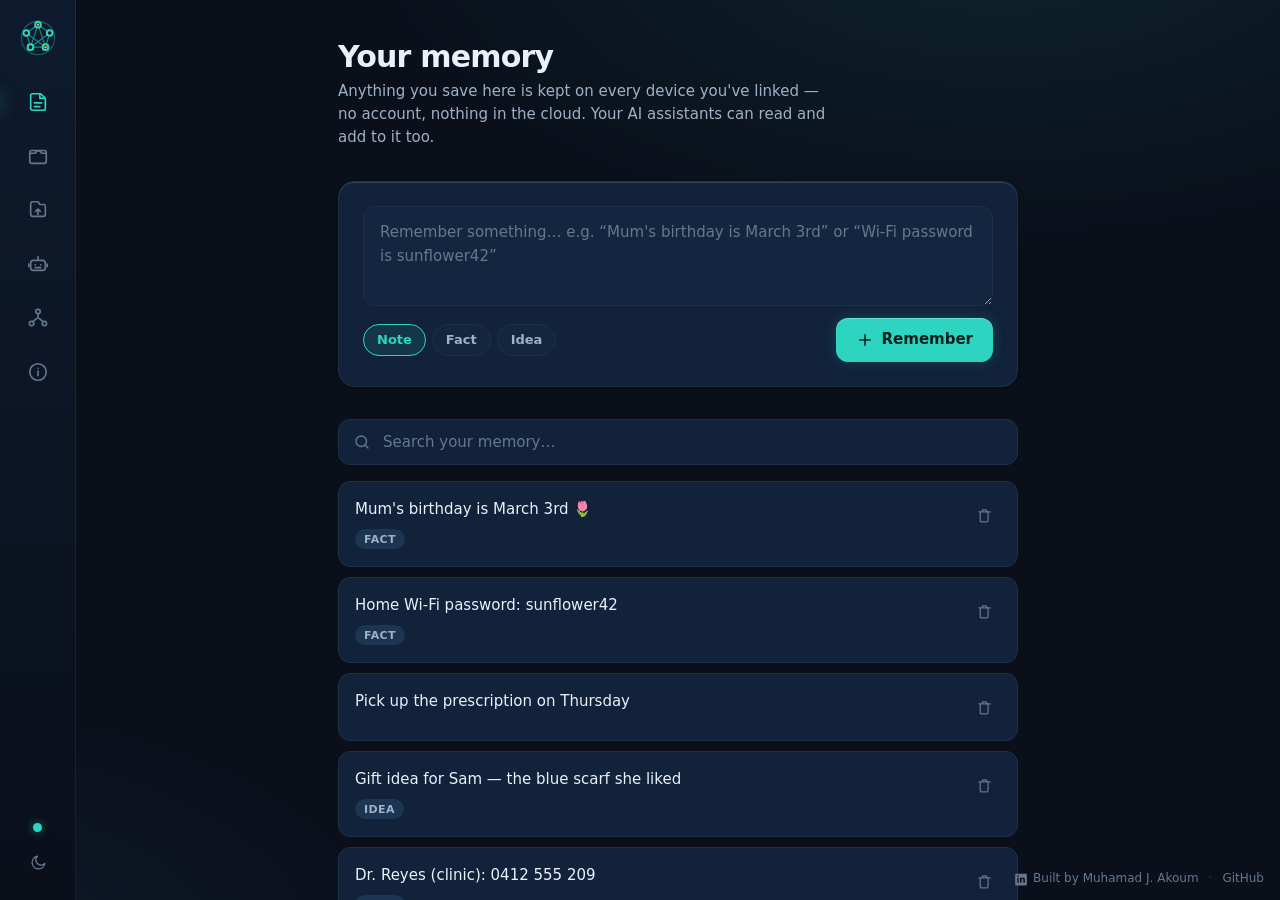
==== apps/desktop/ui/index.html @ ac0da2ce "Go-live hardening: desktop app, gated transfer, mutual pairing, unified MCP Close the go-live audit " ====
<!doctype html>
<html lang="en">
<head>
  <meta charset="utf-8" />
  <meta name="viewport" content="width=device-width, initial-scale=1, viewport-fit=cover" />
  <title>Kith</title>
  <link rel="stylesheet" href="app.css" />
</head>
<body>
  <div class="app">
    <!-- ================================ rail ================================ -->
    <nav class="rail" aria-label="Main">
      <svg class="brand-mark" viewBox="0 0 48 48" fill="none" aria-label="Kith" role="img">
        <circle cx="24" cy="24" r="20" stroke="var(--teal)" stroke-width="1.4" opacity=".35"/>
        <g stroke="var(--teal)" stroke-width="1.5" opacity=".55">
          <path d="M24 8 L38 18 L33 35 L15 35 L10 18 Z"/>
          <path d="M24 8 L33 35 M24 8 L15 35 M38 18 L15 35 M10 18 L33 35"/>
        </g>
        <g fill="var(--canvas)" stroke="var(--teal)" stroke-width="2.4">
          <circle cx="24" cy="8" r="3.4"/><circle cx="38" cy="18" r="3.4"/>
          <circle cx="33" cy="35" r="3.4"/><circle cx="15" cy="35" r="3.4"/><circle cx="10" cy="18" r="3.4"/>
        </g>
        <circle cx="24" cy="8" r="1.5" fill="var(--amber)"/>
        <circle cx="33" cy="35" r="1.5" fill="var(--amber)"/>
      </svg>

      <div class="nav">
        <span class="nav-indicator" aria-hidden="true"></span>
        <button class="nav-item is-active" data-view="notes" data-tip="Memory" aria-label="Memory">
          <svg viewBox="0 0 24 24" fill="none" stroke="currentColor" stroke-width="1.8" stroke-linecap="round" stroke-linejoin="round"><path d="M4 5a2 2 0 0 1 2-2h9l5 5v11a2 2 0 0 1-2 2H6a2 2 0 0 1-2-2Z"/><path d="M14 3v5h5M8 13h8M8 17h6"/></svg>
        </button>
        <button class="nav-item" data-view="tabs" data-tip="Tabs" aria-label="Tabs">
          <svg viewBox="0 0 24 24" fill="none" stroke="currentColor" stroke-width="1.8" stroke-linecap="round" stroke-linejoin="round"><rect x="3" y="6" width="18" height="14" rx="2"/><path d="M3 9h6l1.5-2.5h4L16 9h5"/></svg>
        </button>
        <button class="nav-item" data-view="files" data-tip="Files" aria-label="Files">
          <svg viewBox="0 0 24 24" fill="none" stroke="currentColor" stroke-width="1.8" stroke-linecap="round" stroke-linejoin="round"><path d="M4 5a2 2 0 0 1 2-2h6l2 3h4a2 2 0 0 1 2 2v9a2 2 0 0 1-2 2H6a2 2 0 0 1-2-2Z"/><path d="M12 11v6M9.5 13.5 12 11l2.5 2.5"/></svg>
        </button>
        <button class="nav-item" data-view="agents" data-tip="Agents (AI)" aria-label="Agents">
          <svg viewBox="0 0 24 24" fill="none" stroke="currentColor" stroke-width="1.8" stroke-linecap="round" stroke-linejoin="round"><rect x="4" y="8" width="16" height="11" rx="3"/><path d="M12 8V4M9 13h.01M15 13h.01M9 16h6"/><path d="M2 12v3M22 12v3"/></svg>
        </button>
        <button class="nav-item" data-view="devices" data-tip="Devices" aria-label="Devices">
          <svg viewBox="0 0 24 24" fill="none" stroke="currentColor" stroke-width="1.8" stroke-linecap="round" stroke-linejoin="round"><circle cx="12" cy="5" r="2.4"/><circle cx="5" cy="18" r="2.4"/><circle cx="19" cy="18" r="2.4"/><path d="M12 7.4v3.6M10.4 12.6 6.4 16M13.6 12.6 17.6 16M12 11h0"/><circle cx="12" cy="12" r="1.2" fill="currentColor" stroke="none"/></svg>
        </button>
        <button class="nav-item" data-view="about" data-tip="About" aria-label="About">
          <svg viewBox="0 0 24 24" fill="none" stroke="currentColor" stroke-width="1.8" stroke-linecap="round" stroke-linejoin="round"><circle cx="12" cy="12" r="9"/><path d="M12 11v5M12 8h0"/></svg>
        </button>
      </div>

      <div class="rail-foot">
        <span class="net-dot" title="Connected to your circle"></span>
        <button class="icon-btn" id="theme-toggle" aria-label="Switch theme">
          <svg viewBox="0 0 24 24" fill="none" stroke="currentColor" stroke-width="1.8" stroke-linecap="round" stroke-linejoin="round"><path d="M21 12.8A8.5 8.5 0 1 1 11.2 3a6.6 6.6 0 0 0 9.8 9.8Z"/></svg>
        </button>
      </div>
    </nav>

    <!-- ================================ main ================================ -->
    <main class="main">

      <!-- ----------------------------- Memory ----------------------------- -->
      <section class="view is-active" id="view-notes">
        <div class="view-head">
          <h1>Your memory</h1>
          <p class="sub">Anything you save here is kept on every device you've linked — no account, nothing in the cloud. Your AI assistants can read and add to it too.</p>
        </div>

        <div class="panel composer">
          <textarea id="note-input" placeholder="Remember something… e.g. “Mum's birthday is March 3rd” or “Wi-Fi password is sunflower42”" rows="3"></textarea>
          <div class="composer-row">
            <div class="chips" id="note-kinds" role="group" aria-label="Type">
              <button class="chip on" data-kind="note">Note</button>
              <button class="chip" data-kind="fact">Fact</button>
              <button class="chip" data-kind="idea">Idea</button>
            </div>
            <button class="btn" id="note-add">
              <svg viewBox="0 0 24 24" fill="none" stroke="currentColor" stroke-width="2" stroke-linecap="round"><path d="M12 5v14M5 12h14"/></svg>
              Remember
            </button>
          </div>
        </div>

        <div class="searchbar">
          <svg viewBox="0 0 24 24" fill="none" stroke="currentColor" stroke-width="1.8" stroke-linecap="round"><circle cx="11" cy="11" r="7"/><path d="m20 20-3.2-3.2"/></svg>
          <input id="note-search" type="search" placeholder="Search your memory…" autocomplete="off" />
        </div>

        <div class="notes" id="notes-list"></div>
        <div class="empty hidden" id="notes-empty">
          <svg viewBox="0 0 24 24" fill="none" stroke="currentColor" stroke-width="1.4" stroke-linecap="round" stroke-linejoin="round"><path d="M4 5a2 2 0 0 1 2-2h9l5 5v11a2 2 0 0 1-2 2H6a2 2 0 0 1-2-2Z"/><path d="M14 3v5h5"/></svg>
          <h3>Nothing remembered yet</h3>
          <p>Add your first note above. It'll appear here and on every device you link.</p>
        </div>
      </section>

      <!-- ------------------------------ Tabs ------------------------------ -->
      <section class="view" id="view-tabs">
        <div class="view-head">
          <h1>Your tabs</h1>
          <p class="sub">Save links and pages you want on hand everywhere. They sync to every device you've linked — and your AI can save and read them too.</p>
        </div>

        <div class="panel composer">
          <input class="input" id="tab-url" type="text" placeholder="Paste a link… e.g. https://example.com" autocomplete="off" spellcheck="false" />
          <div class="composer-row">
            <input class="input" id="tab-title" type="text" placeholder="Title (optional)" autocomplete="off" style="flex:1; min-width:0; height:40px" />
            <button class="btn" id="tab-add">
              <svg viewBox="0 0 24 24" fill="none" stroke="currentColor" stroke-width="2" stroke-linecap="round"><path d="M12 5v14M5 12h14"/></svg>
              Save tab
            </button>
          </div>
        </div>

        <div class="notes" id="tabs-list" style="margin-top:var(--sp-5)"></div>
        <div class="empty hidden" id="tabs-empty">
          <svg viewBox="0 0 24 24" fill="none" stroke="currentColor" stroke-width="1.4" stroke-linecap="round" stroke-linejoin="round"><rect x="3" y="6" width="18" height="14" rx="2"/><path d="M3 9h6l1.5-2.5h4L16 9h5"/></svg>
          <h3>No saved tabs yet</h3>
          <p>Paste a link above to keep it within reach on all your devices.</p>
        </div>
      </section>

      <!-- ------------------------------ Files ----------------------------- -->
      <section class="view" id="view-files">
        <div class="view-head">
          <h1>Your files</h1>
          <p class="sub">Send files straight to your own devices — end-to-end encrypted, no size limits, no cloud. Keep this window open until the other device has downloaded.</p>
        </div>

        <div class="dev-cta" style="grid-template-columns:1fr; margin-top:0; margin-bottom:var(--sp-5)">
          <button class="cta-card" id="file-share" style="flex-direction:row; align-items:center; gap:14px">
            <span class="ic"><svg viewBox="0 0 24 24" fill="none" stroke="currentColor" stroke-width="1.8" stroke-linecap="round" stroke-linejoin="round"><path d="M12 16V4M8 8l4-4 4 4"/><path d="M4 16v2a2 2 0 0 0 2 2h12a2 2 0 0 0 2-2v-2"/></svg></span>
            <span style="text-align:left"><span class="t" style="display:block">Share a file</span><span class="d">Pick a file to offer to your linked devices.</span></span>
          </button>
        </div>

        <div class="notes" id="files-list"></div>
        <div class="empty hidden" id="files-empty">
          <svg viewBox="0 0 24 24" fill="none" stroke="currentColor" stroke-width="1.4" stroke-linecap="round" stroke-linejoin="round"><path d="M4 5a2 2 0 0 1 2-2h6l2 3h4a2 2 0 0 1 2 2v9a2 2 0 0 1-2 2H6a2 2 0 0 1-2-2Z"/></svg>
          <h3>No files yet</h3>
          <p>Share a file above, or link another device to see the files it offers.</p>
        </div>
      </section>

      <!-- ----------------------------- Agents ----------------------------- -->
      <section class="view" id="view-agents">
        <div class="view-head">
          <h1>Agents <span style="color:var(--muted); font-weight:500">· connect your AI</span></h1>
          <p class="sub">Let an AI assistant read and add to your Kith memory — over MCP (Model Context Protocol), running locally on this machine. It uses the <strong>same memory</strong> you see here, with no server in the middle.</p>
        </div>

        <div class="panel">
          <p class="section-label" style="margin-top:0">1 · Add Kith to your AI app</p>
          <p style="color:var(--muted); font-size:14px; margin:0 0 var(--sp-4)">Paste this into your MCP client's config — e.g. Claude Desktop's <span class="mono">claude_desktop_config.json</span>, or Cursor's MCP settings — then restart it.</p>
          <div class="code-card">
            <p class="code-label">MCP server config</p>
            <pre class="code" id="agent-config" style="white-space:pre; overflow-x:auto">…</pre>
          </div>
          <div class="sheet-actions" style="justify-content:flex-start; margin-top:var(--sp-4)">
            <button class="btn" id="agent-copy">Copy config</button>
            <button class="btn-ghost hidden" id="agent-reveal">Show the server file</button>
          </div>
          <p class="form-error" id="agent-binary-warn"></p>
        </div>

        <p class="section-label">2 · What your AI can do</p>
        <div class="notes" id="agent-tools"></div>

        <div class="secnote" style="margin-top:var(--sp-5)">
          <svg viewBox="0 0 24 24" fill="none" stroke="currentColor" stroke-width="1.8" stroke-linecap="round" stroke-linejoin="round"><path d="M12 3 5 6v6c0 4 3 6.5 7 9 4-2.5 7-5 7-9V6Z"/><path d="m9 12 2 2 4-4"/></svg>
          <span>This runs entirely on your computer. Your AI talks to a local Kith process — nothing is sent to a Kith server, because there isn't one.</span>
        </div>
      </section>

      <!-- ----------------------------- Devices ---------------------------- -->
      <section class="view" id="view-devices">
        <div class="view-head">
          <h1>Your devices</h1>
          <p class="sub">Link another computer running Kith — your laptop, desktop, or a family member's. Once linked, your memory stays in sync between them automatically.</p>
        </div>

        <div class="section-label">This device</div>
        <div id="me-card"></div>

        <div class="section-label">Linked devices</div>
        <div id="linked-list"></div>
        <div class="empty hidden" id="linked-empty" style="padding:32px 24px">
          <p>No other devices yet. Link one below — it takes about a minute.</p>
        </div>

        <div class="dev-cta">
          <button class="cta-card" id="open-link">
            <span class="ic"><svg viewBox="0 0 24 24" fill="none" stroke="currentColor" stroke-width="1.8" stroke-linecap="round" stroke-linejoin="round"><path d="M10 13a5 5 0 0 0 7 0l2-2a5 5 0 0 0-7-7l-1 1"/><path d="M14 11a5 5 0 0 0-7 0l-2 2a5 5 0 0 0 7 7l1-1"/></svg></span>
            <span class="t">Link a device</span>
            <span class="d">Show a code here for your other computer to enter.</span>
          </button>
          <button class="cta-card" id="open-join">
            <span class="ic"><svg viewBox="0 0 24 24" fill="none" stroke="currentColor" stroke-width="1.8" stroke-linecap="round" stroke-linejoin="round"><path d="M12 3v12"/><path d="m7 10 5 5 5-5"/><path d="M5 21h14"/></svg></span>
            <span class="t">Enter a code</span>
            <span class="d">Got a code from another computer? Paste it here to join.</span>
          </button>
        </div>

        <div class="danger-zone">
          <div>
            <div class="dz-title">Reset &amp; re-key</div>
            <div class="dz-sub">Disconnect all devices and change your security key. Removed devices can no longer sync; you'll re-link the ones you keep.</div>
          </div>
          <button class="btn-danger" id="leave-group">Reset</button>
        </div>
      </section>

      <!-- ------------------------------ About ----------------------------- -->
      <section class="view" id="view-about">
        <svg class="about-mark" viewBox="0 0 48 48" fill="none" aria-hidden="true">
          <circle cx="24" cy="24" r="20" stroke="var(--teal)" stroke-width="1.4" opacity=".35"/>
          <g stroke="var(--teal)" stroke-width="1.5" opacity=".55"><path d="M24 8 L38 18 L33 35 L15 35 L10 18 Z"/><path d="M24 8 L33 35 M24 8 L15 35 M38 18 L15 35 M10 18 L33 35"/></g>
          <g fill="var(--canvas)" stroke="var(--teal)" stroke-width="2.4"><circle cx="24" cy="8" r="3.4"/><circle cx="38" cy="18" r="3.4"/><circle cx="33" cy="35" r="3.4"/><circle cx="15" cy="35" r="3.4"/><circle cx="10" cy="18" r="3.4"/></g>
        </svg>
        <div class="view-head"><h1>Kith</h1><p class="sub">Your circle of devices, in sync.</p></div>
        <div class="about">
          <p class="lead">Kith keeps your notes and memory the same across all your own devices — directly, device to device.</p>
          <p>There's no account to create and no company server holding your data, because there isn't one. Devices link with a short code, and everything is end-to-end encrypted on the way and encrypted on disk.</p>
          <div class="secnote">
            <svg viewBox="0 0 24 24" fill="none" stroke="currentColor" stroke-width="1.8" stroke-linecap="round" stroke-linejoin="round"><path d="M12 3 5 6v6c0 4 3 6.5 7 9 4-2.5 7-5 7-9V6Z"/><path d="m9 12 2 2 4-4"/></svg>
            <span><strong>Alpha software.</strong> Built and tested locally, not yet independently reviewed. Lovely for everyday notes; hold off on anything you couldn't bear to lose just yet.</span>
          </div>
          <div class="about-links">
            <button class="btn-ghost js-ext" data-url="https://github.com/muhamadjawdatsalemalakoum/kith">
              <svg viewBox="0 0 24 24" fill="currentColor"><path d="M12 2a10 10 0 0 0-3.16 19.49c.5.09.68-.22.68-.48v-1.7c-2.78.6-3.37-1.34-3.37-1.34-.45-1.16-1.11-1.47-1.11-1.47-.91-.62.07-.6.07-.6 1 .07 1.53 1.03 1.53 1.03.89 1.53 2.34 1.09 2.91.83.09-.65.35-1.09.63-1.34-2.22-.25-4.55-1.11-4.55-4.94 0-1.09.39-1.98 1.03-2.68-.1-.25-.45-1.27.1-2.65 0 0 .84-.27 2.75 1.02a9.5 9.5 0 0 1 5 0c1.91-1.29 2.75-1.02 2.75-1.02.55 1.38.2 2.4.1 2.65.64.7 1.03 1.59 1.03 2.68 0 3.84-2.34 4.69-4.57 4.94.36.31.68.92.68 1.85v2.74c0 .27.18.58.69.48A10 10 0 0 0 12 2Z"/></svg>
              Source on GitHub
            </button>
            <button class="btn-ghost js-ext" data-url="https://www.linkedin.com/in/akoum/">
              <svg viewBox="0 0 24 24" fill="currentColor"><path d="M20.45 3H3.55C2.7 3 2 3.7 2 4.55v16.9c0 .85.7 1.55 1.55 1.55h16.9c.85 0 1.55-.7 1.55-1.55V4.55C22 3.7 21.3 3 20.45 3ZM8 18.3H5.3V9.7H8ZM6.65 8.5a1.56 1.56 0 1 1 0-3.12 1.56 1.56 0 0 1 0 3.12ZM18.7 18.3H16V14c0-1-.02-2.3-1.4-2.3-1.4 0-1.62 1.1-1.62 2.23v4.37H10.3V9.7h2.59v1.18h.04c.36-.68 1.24-1.4 2.55-1.4 2.73 0 3.23 1.8 3.23 4.13Z"/></svg>
              Built by Muhamad J. Akoum
            </button>
          </div>
          <p class="section-label" style="margin-top:var(--sp-6)">Settings</p>
          <div class="setting">
            <div class="set-row">
              <div class="set-label">Save downloads to</div>
              <div class="set-val" id="set-download" title="">—</div>
            </div>
            <button class="btn-ghost sm" id="set-download-change">Change…</button>
          </div>
          <div class="setting">
            <div class="set-row">
              <div class="set-label">Data &amp; keys are stored in</div>
              <div class="set-val" id="set-datadir" title="">—</div>
            </div>
            <button class="btn-ghost sm" id="set-datadir-open">Open</button>
          </div>

          <div class="about-foot">
            <div class="kv"><span class="k">Version</span><span class="v" id="app-version">—</span></div>
            <div class="kv" style="margin-top:6px"><span class="k">This device</span><span class="v" id="about-id">—</span></div>
          </div>
        </div>
      </section>
    </main>
  </div>

  <!-- =============================== modals =============================== -->
  <!-- Link (host) -->
  <div class="scrim hidden" id="link-modal">
    <div class="sheet" role="dialog" aria-modal="true" aria-labelledby="link-title">
      <h2 id="link-title">Link a device</h2>
      <p class="sub">On your other computer, open Kith → Devices → <strong>Enter a code</strong>, then paste the code below. Keep this window open until it connects.</p>
      <div class="code-card">
        <p class="code-label">Your one-time code</p>
        <div class="code" id="link-code">…</div>
      </div>
      <div class="waiting"><span class="spinner"></span> Waiting for the other computer to connect…</div>
      <div class="sheet-actions">
        <button class="btn-ghost" id="link-copy">Copy code</button>
        <button class="btn-quiet" id="link-cancel">Done</button>
      </div>
    </div>
  </div>

  <!-- Join (this device joins another) -->
  <div class="scrim hidden" id="join-modal">
    <div class="sheet" role="dialog" aria-modal="true" aria-labelledby="join-title">
      <h2 id="join-title">Enter a code</h2>
      <p class="sub">Paste the code shown on your other computer. This links them so your memory syncs between them.</p>
      <div class="field">
        <label class="field-label" for="join-code">Code from the other computer</label>
        <textarea class="input" id="join-code" rows="2" placeholder="Paste the whole code here" autocomplete="off" spellcheck="false"></textarea>
      </div>
      <div class="field">
        <label class="field-label" for="join-name">Name this device (optional)</label>
        <input class="input" id="join-name" type="text" placeholder="e.g. My laptop" autocomplete="off" />
      </div>
      <div class="form-error" id="join-error"></div>
      <div class="form-ok hidden" id="join-ok"></div>
      <div class="sheet-actions">
        <button class="btn-quiet" id="join-cancel">Cancel</button>
        <button class="btn" id="join-go"><span class="js-label">Link devices</span></button>
      </div>
    </div>
  </div>

  <!-- First-run welcome -->
  <div class="scrim hidden" id="welcome-modal">
    <div class="sheet" role="dialog" aria-modal="true" aria-labelledby="welcome-title" style="text-align:center">
      <svg viewBox="0 0 48 48" fill="none" aria-hidden="true" style="width:64px;height:64px;margin:0 auto 6px;display:block">
        <circle cx="24" cy="24" r="20" stroke="var(--teal)" stroke-width="1.4" opacity=".35"/>
        <g stroke="var(--teal)" stroke-width="1.5" opacity=".55"><path d="M24 8 L38 18 L33 35 L15 35 L10 18 Z"/><path d="M24 8 L33 35 M24 8 L15 35 M38 18 L15 35 M10 18 L33 35"/></g>
        <g fill="var(--canvas)" stroke="var(--teal)" stroke-width="2.4"><circle cx="24" cy="8" r="3.4"/><circle cx="38" cy="18" r="3.4"/><circle cx="33" cy="35" r="3.4"/><circle cx="15" cy="35" r="3.4"/><circle cx="10" cy="18" r="3.4"/></g>
      </svg>
      <h2 id="welcome-title">Welcome to Kith</h2>
      <p class="sub" style="margin-inline:auto">Your notes, tabs, and files — the same on every device you own. No account, no cloud. The magic starts when you link a second device: it takes about a minute with a short code.</p>
      <div class="sheet-actions" style="justify-content:center">
        <button class="btn-quiet" id="welcome-skip">Maybe later</button>
        <button class="btn" id="welcome-link">Link a device</button>
      </div>
    </div>
  </div>

  <div class="toasts" id="toasts" aria-live="polite"></div>

  <!-- persistent credit -->
  <div class="credit">
    <a class="js-ext" data-url="https://www.linkedin.com/in/akoum/" href="#" title="Muhamad J. Akoum on LinkedIn">
      <svg viewBox="0 0 24 24" fill="currentColor"><path d="M20.45 3H3.55C2.7 3 2 3.7 2 4.55v16.9c0 .85.7 1.55 1.55 1.55h16.9c.85 0 1.55-.7 1.55-1.55V4.55C22 3.7 21.3 3 20.45 3ZM8 18.3H5.3V9.7H8ZM6.65 8.5a1.56 1.56 0 1 1 0-3.12 1.56 1.56 0 0 1 0 3.12ZM18.7 18.3H16V14c0-1-.02-2.3-1.4-2.3-1.4 0-1.62 1.1-1.62 2.23v4.37H10.3V9.7h2.59v1.18h.04c.36-.68 1.24-1.4 2.55-1.4 2.73 0 3.23 1.8 3.23 4.13Z"/></svg>
      Built by Muhamad J. Akoum
    </a>
    <span class="dot">·</span>
    <a class="js-ext" data-url="https://github.com/muhamadjawdatsalemalakoum/kith" href="#" title="Kith on GitHub">GitHub</a>
  </div>

  <script src="app.js"></script>
</body>
</html>
---- apps/desktop/ui/app.css ----
/* ============================================================================
   Kith — desktop UI. Dark-first, calm, modern. Slate/indigo base + teal accent.
   Tokens → base → shell → components → motion.
   ============================================================================ */

:root {
  color-scheme: dark;
  /* brand */
  --teal:#2DD4BF; --teal-press:#14B8A6; --teal-dim:#1f9e90; --teal-ink:#04211d;
  --teal-glow:rgba(45,212,191,.55); --teal-glow-soft:rgba(45,212,191,.14);
  --amber:#F5A623; --amber-soft:rgba(245,166,35,.16);
  /* surfaces (indigo/slate ladder) */
  --canvas:#0A0F1A; --base:#0E1B2E; --surface:#11223A; --surface-2:#16294480; --surface-3:#1C3552;
  --scrim:rgba(5,9,16,.66);
  /* hairlines */
  --line:#1E3047; --line-soft:rgba(232,238,246,.07); --line-strong:rgba(232,238,246,.16);
  /* text */
  --text:#EAF1FA; --muted:#9FB1C6; --faint:#65788F; --on-teal:#04211d;
  /* semantic */
  --success:#34D399; --error:#F2785C; --warning:#F5A623; --info:#5AA0FF;
  /* elevation */
  --elev-1:inset 0 1px 0 0 var(--line-strong), 0 1px 2px rgba(0,0,0,.4);
  --elev-2:inset 0 1px 0 0 var(--line-strong), 0 10px 30px rgba(0,0,0,.45);
  --elev-pop:inset 0 1px 0 0 var(--line-strong), 0 24px 60px rgba(0,0,0,.6);
  --focus:0 0 0 3px var(--teal-glow-soft);
  --glow-live:0 0 16px var(--teal-glow), 0 0 2px var(--teal-glow);
  /* type */
  --font:"Inter",-apple-system,"Segoe UI Variable","Segoe UI",Roboto,system-ui,sans-serif;
  --display:"Space Grotesk","Inter",system-ui,sans-serif;
  --mono:"JetBrains Mono",ui-monospace,"Cascadia Code","SF Mono",Consolas,monospace;
  /* spacing / radii */
  --sp-1:4px; --sp-2:8px; --sp-3:12px; --sp-4:16px; --sp-5:24px; --sp-6:32px; --sp-7:48px;
  --r-1:8px; --r-2:12px; --r-3:16px; --r-4:22px; --r-full:999px;
  /* motion */
  --d-0:90ms; --d-1:150ms; --d-2:240ms; --d-3:420ms;
  --ease:cubic-bezier(.22,1,.36,1); --pop:cubic-bezier(.34,1.3,.5,1);
}

:root[data-theme="light"] {
  color-scheme: light;
  --teal:#0EA897; --teal-press:#0b8a7c; --teal-dim:#7fd6cb; --teal-ink:#ffffff;
  --teal-glow:rgba(14,168,151,.4); --teal-glow-soft:rgba(14,168,151,.16);
  --amber:#C9821E; --amber-soft:rgba(201,130,30,.16);
  --canvas:#F4F7FB; --base:#FFFFFF; --surface:#FFFFFF; --surface-2:#F1F5FA; --surface-3:#E7EEF6;
  --scrim:rgba(14,27,46,.32);
  --line:#DCE5EF; --line-soft:rgba(14,27,46,.06); --line-strong:rgba(14,27,46,.1);
  --text:#0E1B2E; --muted:#54657A; --faint:#8496AA; --on-teal:#ffffff;
  --elev-1:0 1px 2px rgba(14,27,46,.06), 0 0 0 1px var(--line);
  --elev-2:0 8px 26px rgba(14,27,46,.1), 0 0 0 1px var(--line);
  --elev-pop:0 24px 60px rgba(14,27,46,.16), 0 0 0 1px var(--line);
}

/* ---------------------------------- base --------------------------------- */
*{box-sizing:border-box}
html,body{height:100%;margin:0}
html{background:var(--canvas)}
body{
  font-family:var(--font); font-size:15px; line-height:1.55; color:var(--text);
  background:
    radial-gradient(1100px 540px at 78% -8%, rgba(45,212,191,.10), transparent 60%),
    radial-gradient(900px 500px at -6% 108%, rgba(91,160,255,.08), transparent 55%),
    var(--canvas);
  -webkit-font-smoothing:antialiased; text-rendering:optimizeLegibility;
  font-feature-settings:"calt" 1,"kern" 1,"liga" 1; user-select:none; overflow:hidden;
}
button{font:inherit;color:inherit;cursor:pointer;border:0;background:none}
a{color:var(--teal); text-underline-offset:2px}
:focus-visible{outline:none; box-shadow:var(--focus)}
.tabular{font-variant-numeric:tabular-nums}

/* --------------------------------- shell --------------------------------- */
.app{display:grid; grid-template-columns:76px 1fr; height:100vh; animation:appIn 460ms var(--ease)}
@keyframes appIn{from{opacity:0; transform:scale(.992)}}

/* rail nav */
.rail{
  background:linear-gradient(180deg, var(--base), var(--canvas));
  border-right:1px solid var(--line-soft); display:flex; flex-direction:column; align-items:center;
  padding:18px 0; gap:6px; position:relative;
}
.brand-mark{width:40px;height:40px;margin-bottom:14px;display:block}
.nav{display:flex; flex-direction:column; align-items:center; gap:6px; position:relative}
.nav-item{
  width:48px; height:48px; display:flex; align-items:center; justify-content:center;
  border-radius:var(--r-2); color:var(--faint); position:relative;
  transition:color var(--d-1) var(--ease), background var(--d-1) var(--ease);
}
.nav-item svg{width:22px;height:22px}
.nav-item::after{
  content:attr(data-tip); position:absolute; left:58px; top:50%; transform:translateY(-50%) translateX(-4px);
  background:var(--surface-3); color:var(--text); font-size:12px; font-weight:600; padding:6px 10px;
  border-radius:var(--r-1); white-space:nowrap; opacity:0; pointer-events:none; box-shadow:var(--elev-1);
  transition:opacity var(--d-1) var(--ease), transform var(--d-1) var(--ease); z-index:6;
}
.nav-item:hover{color:var(--text); background:rgba(255,255,255,.05)}
.nav-item:hover::after{opacity:1; transform:translateY(-50%)}
.nav-item.is-active{color:var(--teal)}
.nav-indicator{
  position:absolute; left:-18px; width:3px; height:24px; border-radius:var(--r-full);
  background:var(--teal); box-shadow:var(--glow-live);
  transition:transform var(--d-2) var(--ease); will-change:transform;
}
.rail-foot{margin-top:auto; display:flex; flex-direction:column; align-items:center; gap:12px}
.icon-btn{width:38px;height:38px;border-radius:var(--r-2);color:var(--faint);display:flex;align-items:center;justify-content:center;
  transition:background var(--d-1) var(--ease),color var(--d-1) var(--ease)}
.icon-btn:hover{background:var(--surface-3);color:var(--text)}
.icon-btn svg{width:18px;height:18px}
.net-dot{width:9px;height:9px;border-radius:var(--r-full);background:var(--teal);box-shadow:0 0 8px var(--teal-glow);
  animation:breathe 3s ease-in-out infinite}
/* No linked devices → a muted, still dot (honest: nothing is syncing). */
.net-dot.off{background:var(--faint);box-shadow:none;animation:none;opacity:.45}
@keyframes breathe{0%,100%{opacity:.5}50%{opacity:1}}

/* settings rows */
.setting{display:flex;align-items:center;justify-content:space-between;gap:16px;padding:14px 0;border-bottom:1px solid var(--line-soft)}
.set-row{min-width:0}
.set-label{font-size:14px;color:var(--text)}
.set-val{font-family:var(--mono);font-size:12px;color:var(--muted);overflow:hidden;text-overflow:ellipsis;
  white-space:nowrap;max-width:48ch;user-select:text;margin-top:2px}
.btn-ghost.sm{height:34px;padding:0 14px;font-size:13px;flex:none}

/* danger zone (reset & re-key) */
.danger-zone{display:flex;align-items:center;justify-content:space-between;gap:16px;margin-top:var(--sp-6);
  padding:16px;border:1px solid color-mix(in srgb,var(--error) 30%,var(--line));border-radius:var(--r-2);
  background:color-mix(in srgb,var(--error) 6%,transparent)}
.danger-zone .dz-title{font-weight:650;font-size:14px;color:var(--text)}
.danger-zone .dz-sub{font-size:12px;color:var(--muted);max-width:48ch;margin-top:2px}
.btn-danger{flex:none;height:38px;padding:0 18px;border-radius:var(--r-2);background:transparent;
  border:1px solid color-mix(in srgb,var(--error) 50%,var(--line));color:var(--error);font-size:14px;font-weight:600;
  transition:background var(--d-1) var(--ease)}
.btn-danger:hover{background:color-mix(in srgb,var(--error) 14%,transparent)}

/* --------------------------------- main ---------------------------------- */
.main{overflow-y:auto; padding:40px 44px 64px}
.view{display:none; max-width:680px; margin:0 auto}
.view.is-active{display:block; animation:viewIn var(--d-2) var(--ease)}
@keyframes viewIn{from{opacity:0; transform:translateY(10px)} to{opacity:1; transform:none}}
.view-head{margin-bottom:var(--sp-6)}
.view-head h1{font-family:var(--display); font-size:30px; font-weight:600; letter-spacing:-.8px; line-height:1.12; margin:0 0 6px}
.view-head .sub{color:var(--muted); margin:0; font-size:15px; max-width:52ch}

/* credit (pinned) */
.credit{position:fixed; right:16px; bottom:12px; z-index:30; display:flex; align-items:center; gap:10px;
  font-size:12px; color:var(--faint)}
.credit a{display:inline-flex; align-items:center; gap:5px; color:var(--faint); text-decoration:none;
  transition:color var(--d-1) var(--ease)}
.credit a:hover{color:var(--teal)}
.credit svg{width:14px;height:14px}
.credit .dot{opacity:.4}

/* -------------------------------- buttons -------------------------------- */
.btn{height:44px; padding:0 20px; border-radius:var(--r-2); background:var(--teal); color:var(--on-teal);
  font-size:15px; font-weight:650; display:inline-flex; align-items:center; justify-content:center; gap:8px;
  box-shadow:inset 0 1px 0 rgba(255,255,255,.28), 0 0 14px rgba(45,212,191,.2);
  transition:transform var(--d-1) var(--ease), box-shadow var(--d-1) var(--ease), background var(--d-0) var(--pop)}
.btn:hover{transform:translateY(-1px); box-shadow:inset 0 1px 0 rgba(255,255,255,.28), 0 0 22px rgba(45,212,191,.34)}
.btn:active{transform:scale(.975); background:var(--teal-press)}
.btn:disabled{opacity:.55; cursor:not-allowed; transform:none; box-shadow:none; background:var(--surface-3); color:var(--muted)}
.btn-ghost{height:44px; padding:0 18px; border:1px solid var(--line); border-radius:var(--r-2); background:transparent;
  color:var(--text); font-size:15px; font-weight:550; display:inline-flex; align-items:center; justify-content:center; gap:8px;
  transition:transform var(--d-0) var(--pop), background var(--d-1) var(--ease), border-color var(--d-1) var(--ease)}
.btn-ghost:hover{background:var(--surface-2); border-color:var(--line-strong)}
.btn-ghost:active{transform:scale(.975)}
.btn-quiet{height:38px; padding:0 14px; color:var(--muted); font-size:14px; font-weight:550; border-radius:var(--r-1);
  transition:background var(--d-1) var(--ease), color var(--d-1) var(--ease)}
.btn-quiet:hover{background:var(--surface-2); color:var(--text)}
.btn-block{width:100%}
.btn svg,.btn-ghost svg{width:18px;height:18px}

/* -------------------------------- panels --------------------------------- */
.panel{background:var(--surface); border:1px solid var(--line); border-radius:var(--r-3); padding:var(--sp-5); box-shadow:var(--elev-1)}
.hidden{display:none !important}

/* composer */
.composer{display:flex; flex-direction:column; gap:var(--sp-3)}
.composer textarea{
  width:100%; min-height:88px; resize:vertical; padding:14px 16px; border-radius:var(--r-2);
  background:var(--surface-2); border:1px solid var(--line); color:var(--text); font:inherit; line-height:1.55;
  user-select:text; caret-color:var(--teal);
  transition:border-color var(--d-1) var(--ease), box-shadow var(--d-1) var(--ease)}
.composer textarea::placeholder{color:var(--faint)}
.composer textarea:focus{outline:none; border-color:transparent; box-shadow:0 0 0 2px var(--teal), var(--focus)}
.composer-row{display:flex; align-items:center; justify-content:space-between; gap:var(--sp-3); flex-wrap:wrap}
.chips{display:flex; gap:6px}
.chip{height:32px; padding:0 13px; border-radius:var(--r-full); background:var(--surface-2); border:1px solid var(--line);
  color:var(--muted); font-size:13px; font-weight:600; transition:all var(--d-1) var(--ease)}
.chip.on{background:color-mix(in srgb, var(--teal-glow-soft) 80%, transparent); border-color:var(--teal); color:var(--teal)}
.chip:hover{color:var(--text)}

/* search */
.searchbar{display:flex; align-items:center; gap:10px; height:46px; padding:0 14px; margin:var(--sp-6) 0 var(--sp-4);
  background:var(--surface); border:1px solid var(--line); border-radius:var(--r-2)}
.searchbar svg{width:18px;height:18px;color:var(--faint);flex:none}
.searchbar input{flex:1; height:100%; background:none; border:0; color:var(--text); font:inherit; user-select:text; caret-color:var(--teal)}
.searchbar input:focus{outline:none}
.searchbar input::placeholder{color:var(--faint)}

/* notes list */
.notes{display:flex; flex-direction:column; gap:10px}
.note{display:flex; align-items:flex-start; gap:14px; padding:16px; background:var(--surface); border:1px solid var(--line);
  border-radius:var(--r-2); transition:background var(--d-1) var(--ease), border-color var(--d-1) var(--ease), transform var(--d-1) var(--ease)}
.note:hover{background:var(--surface-2); border-color:var(--line-strong)}
.note-body{flex:1; min-width:0}
.note-text{font-size:15px; line-height:1.55; word-break:break-word; user-select:text; white-space:pre-wrap}
.note-tag{display:inline-flex; align-items:center; height:20px; padding:0 9px; margin-top:8px; border-radius:var(--r-full);
  font-size:11px; font-weight:700; letter-spacing:.4px; text-transform:uppercase; background:var(--surface-3); color:var(--muted)}
.note-del{flex:none; width:34px; height:34px; border-radius:var(--r-1); color:var(--faint);
  display:flex; align-items:center; justify-content:center; transition:background var(--d-1) var(--ease), color var(--d-1) var(--ease)}
.note-del:hover{background:color-mix(in srgb, var(--error) 16%, transparent); color:var(--error)}
.note-del svg{width:17px;height:17px}

/* empty state */
.empty{text-align:center; padding:56px 24px; color:var(--muted)}
.empty svg{width:64px;height:64px;margin:0 auto 18px;display:block;opacity:.7}
.empty h3{font-family:var(--display); font-size:18px; font-weight:600; color:var(--text); margin:0 0 6px}
.empty p{margin:0; font-size:14px; max-width:36ch; margin-inline:auto}

/* devices */
.section-label{font-size:12px; font-weight:700; letter-spacing:.6px; text-transform:uppercase; color:var(--muted);
  margin:var(--sp-6) 0 var(--sp-3)}
.section-label:first-child{margin-top:0}
.dev{display:flex; align-items:center; gap:14px; padding:16px; background:var(--surface); border:1px solid var(--line); border-radius:var(--r-2)}
.dev + .dev{margin-top:10px}
.dev-avatar{width:40px;height:40px;border-radius:var(--r-2);flex:none;display:flex;align-items:center;justify-content:center;
  background:color-mix(in srgb, var(--teal-glow-soft) 70%, var(--surface-2)); color:var(--teal)}
.dev-avatar svg{width:20px;height:20px}
.dev.me .dev-avatar{background:color-mix(in srgb, var(--amber-soft) 80%, var(--surface-2)); color:var(--amber)}
.dev-body{flex:1; min-width:0}
.dev-name{font-weight:650; font-size:15px; overflow:hidden; text-overflow:ellipsis; white-space:nowrap}
.dev-meta{font-size:12px; color:var(--faint); font-family:var(--mono); overflow:hidden; text-overflow:ellipsis; white-space:nowrap; margin-top:2px}
.dev-actions{display:flex; gap:4px; flex:none}
.badge-you{height:22px;padding:0 10px;border-radius:var(--r-full);background:var(--amber-soft);color:var(--amber);
  font-size:11px;font-weight:700;letter-spacing:.4px;display:inline-flex;align-items:center}
.dev-cta{display:grid; grid-template-columns:1fr 1fr; gap:12px; margin-top:var(--sp-5)}
@media (max-width:560px){.dev-cta{grid-template-columns:1fr}}
.cta-card{display:flex; flex-direction:column; align-items:flex-start; gap:8px; padding:20px; text-align:left;
  background:var(--surface); border:1px solid var(--line); border-radius:var(--r-3); color:var(--text);
  transition:transform var(--d-1) var(--ease), border-color var(--d-1) var(--ease), background var(--d-1) var(--ease)}
.cta-card:hover{transform:translateY(-2px); border-color:var(--teal); background:var(--surface-2)}
.cta-card .ic{width:40px;height:40px;border-radius:var(--r-2);display:flex;align-items:center;justify-content:center;
  background:color-mix(in srgb, var(--teal-glow-soft) 70%, var(--surface-2)); color:var(--teal)}
.cta-card .ic svg{width:21px;height:21px}
.cta-card .t{font-weight:650; font-size:15px}
.cta-card .d{font-size:13px; color:var(--muted)}

/* ------------------------------- modal ----------------------------------- */
.scrim{position:fixed; inset:0; background:var(--scrim); display:flex; align-items:center; justify-content:center;
  padding:24px; z-index:50; backdrop-filter:blur(3px)}
.sheet{width:100%; max-width:460px; max-height:86vh; overflow-y:auto; background:var(--base); border:1px solid var(--line);
  border-radius:var(--r-4); box-shadow:var(--elev-pop); padding:var(--sp-6)}
.sheet h2{font-family:var(--display); font-size:22px; font-weight:600; letter-spacing:-.4px; margin:0 0 4px}
.sheet .sub{color:var(--muted); font-size:14px; margin:0 0 var(--sp-5)}
.sheet-actions{display:flex; justify-content:flex-end; gap:10px; margin-top:var(--sp-5)}

/* link code card */
.code-card{position:relative; background:var(--surface); border:1px solid var(--line); border-radius:var(--r-3);
  padding:var(--sp-5); overflow:hidden}
.code-card::before{content:""; position:absolute; left:0; top:0; bottom:0; width:3px; background:var(--teal); box-shadow:0 0 12px var(--teal-glow)}
.code-label{font-size:11px; font-weight:700; letter-spacing:.6px; text-transform:uppercase; color:var(--muted); margin:0 0 10px}
.code{font-family:var(--mono); font-size:15px; line-height:1.5; letter-spacing:.5px; color:var(--text);
  background:var(--surface-2); border-radius:var(--r-2); padding:14px; box-shadow:inset 0 1px 0 var(--line-strong);
  word-break:break-all; user-select:all}
.qr-wrap{display:flex; justify-content:center; margin:var(--sp-5) 0}
.qr{width:188px; height:188px; background:#fff; border-radius:var(--r-2); padding:12px}
.qr svg{width:100%; height:100%; display:block}
.waiting{display:flex; align-items:center; gap:10px; color:var(--muted); font-size:13px; margin-top:var(--sp-4)}
.spinner{width:16px;height:16px;border-radius:var(--r-full);border:2px solid var(--line-strong);border-top-color:var(--teal);
  animation:spin .8s linear infinite; flex:none}
@keyframes spin{to{transform:rotate(360deg)}}

/* form field */
.field{margin-top:var(--sp-4)}
.field-label{display:block; font-size:12px; font-weight:700; letter-spacing:.5px; text-transform:uppercase; color:var(--muted); margin-bottom:8px}
.input{width:100%; height:48px; padding:0 14px; border-radius:var(--r-2); background:var(--surface-2); border:1px solid var(--line);
  color:var(--text); font:inherit; user-select:text; caret-color:var(--teal); transition:box-shadow var(--d-1) var(--ease), border-color var(--d-1) var(--ease)}
textarea.input{height:auto; min-height:80px; padding:12px 14px; font-family:var(--mono); font-size:13px; resize:vertical; line-height:1.5}
.input:focus{outline:none; border-color:transparent; box-shadow:0 0 0 2px var(--teal), var(--focus)}
.input.shake{animation:shake var(--d-3) var(--ease)}
@keyframes shake{0%,100%{transform:translateX(0)}20%{transform:translateX(-6px)}40%{transform:translateX(5px)}60%{transform:translateX(-3px)}80%{transform:translateX(2px)}}
.form-error{color:var(--error); font-size:13px; min-height:1em; margin-top:10px}
.form-ok{color:var(--success); font-size:13px; min-height:1em; margin-top:10px; display:flex; align-items:center; gap:6px}

/* about */
.about-mark{width:72px;height:72px;margin-bottom:18px}
.about p{color:var(--muted); margin:0 0 var(--sp-4); max-width:54ch}
.about .lead{color:var(--text); font-size:16px}
.about-links{display:flex; gap:10px; flex-wrap:wrap; margin:var(--sp-5) 0}
.about-foot{margin-top:var(--sp-6); padding-top:var(--sp-5); border-top:1px solid var(--line-soft); color:var(--faint); font-size:13px}
.kv{display:flex; gap:8px; align-items:center}
.kv .k{color:var(--faint)} .kv .v{color:var(--muted); font-family:var(--mono); font-size:12px; user-select:text}
.secnote{display:flex; gap:10px; align-items:flex-start; padding:14px 16px; background:color-mix(in srgb, var(--teal-glow-soft) 50%, var(--surface));
  border:1px solid var(--line); border-radius:var(--r-2); color:var(--muted); font-size:13px; margin-top:var(--sp-4)}
.secnote svg{width:18px;height:18px;color:var(--teal);flex:none;margin-top:1px}

/* files — download progress + route badge */
.file-action{flex:none; display:flex; align-items:center; gap:8px; min-width:128px; justify-content:flex-end}
.dl{display:flex; flex-direction:column; gap:6px; min-width:168px}
.dl-bar{height:6px; border-radius:var(--r-full); background:var(--surface-3); overflow:hidden}
.dl-fill{display:block; height:100%; width:0%; background:var(--teal); box-shadow:0 0 8px var(--teal-glow); transition:width var(--d-2) var(--ease)}
.dl-row{display:flex; align-items:center; justify-content:space-between; gap:8px; font-size:12px; color:var(--muted)}
.dl-pct{font-family:var(--mono); font-variant-numeric:tabular-nums}
.route-badge{display:inline-flex; align-items:center; gap:5px; height:20px; padding:0 9px; border-radius:var(--r-full);
  font-size:11px; font-weight:700; letter-spacing:.3px; background:var(--surface-2); color:var(--muted); white-space:nowrap}
.route-badge::before{content:""; width:5px; height:5px; border-radius:var(--r-full); background:currentColor}
.route-badge.connecting::before{animation:breathe 1.4s ease-in-out infinite}
.route-badge.direct{background:color-mix(in srgb,var(--success) 16%,transparent); color:var(--success)}
.route-badge.relayed{background:var(--amber-soft); color:var(--amber)}

/* toasts */
.toasts{position:fixed; left:50%; bottom:28px; transform:translateX(-50%); z-index:80; display:flex; flex-direction:column;
  gap:8px; align-items:center; pointer-events:none}
.toast{pointer-events:auto; display:flex; align-items:center; gap:10px; padding:11px 16px; border-radius:var(--r-full);
  background:var(--surface-3); color:var(--text); font-size:14px; font-weight:550; box-shadow:var(--elev-2);
  border:1px solid var(--line-strong)}
.toast.ok{color:var(--success)} .toast.err{color:var(--error)}
.toast svg{width:16px;height:16px}

/* --------------------------- reduced motion ------------------------------ */
@media (prefers-reduced-motion: reduce){
  *,*::before,*::after{animation-duration:.01ms !important; animation-iteration-count:1 !important; transition-duration:.01ms !important}
  .net-dot{animation:none !important}
}
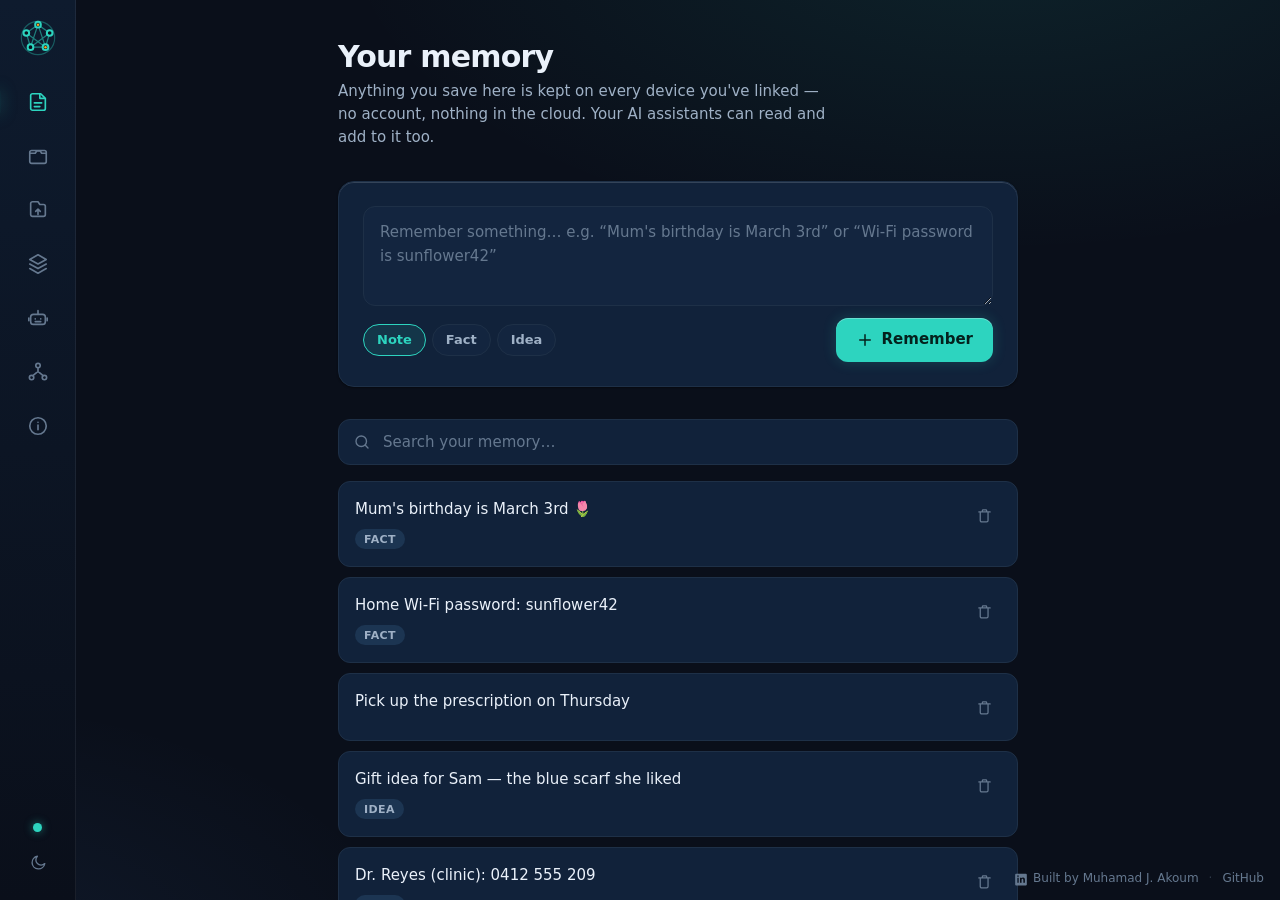
==== commit a40e0260: "desktop: wire Spaces, roles, audit, revocation, export/import, infra into the GUI (M10) Adds a Space" ====
--- a/apps/desktop/ui/index.html
+++ b/apps/desktop/ui/index.html
@@ -35,6 +35,9 @@
         <button class="nav-item" data-view="files" data-tip="Files" aria-label="Files">
           <svg viewBox="0 0 24 24" fill="none" stroke="currentColor" stroke-width="1.8" stroke-linecap="round" stroke-linejoin="round"><path d="M4 5a2 2 0 0 1 2-2h6l2 3h4a2 2 0 0 1 2 2v9a2 2 0 0 1-2 2H6a2 2 0 0 1-2-2Z"/><path d="M12 11v6M9.5 13.5 12 11l2.5 2.5"/></svg>
         </button>
+        <button class="nav-item" data-view="spaces" data-tip="Spaces" aria-label="Spaces">
+          <svg viewBox="0 0 24 24" fill="none" stroke="currentColor" stroke-width="1.8" stroke-linecap="round" stroke-linejoin="round"><path d="m12 2 9 5-9 5-9-5 9-5Z"/><path d="m3 12 9 5 9-5"/><path d="m3 17 9 5 9-5"/></svg>
+        </button>
         <button class="nav-item" data-view="agents" data-tip="Agents (AI)" aria-label="Agents">
           <svg viewBox="0 0 24 24" fill="none" stroke="currentColor" stroke-width="1.8" stroke-linecap="round" stroke-linejoin="round"><rect x="4" y="8" width="16" height="11" rx="3"/><path d="M12 8V4M9 13h.01M15 13h.01M9 16h6"/><path d="M2 12v3M22 12v3"/></svg>
         </button>
@@ -137,6 +140,40 @@
           <svg viewBox="0 0 24 24" fill="none" stroke="currentColor" stroke-width="1.4" stroke-linecap="round" stroke-linejoin="round"><path d="M4 5a2 2 0 0 1 2-2h6l2 3h4a2 2 0 0 1 2 2v9a2 2 0 0 1-2 2H6a2 2 0 0 1-2-2Z"/></svg>
           <h3>No files yet</h3>
           <p>Share a file above, or link another device to see the files it offers.</p>
+        </div>
+
+        <div class="hist-head hidden" id="history-head">
+          <span class="section-label" style="margin:0">Recent transfers</span>
+          <button class="btn-quiet" id="history-clear">Clear</button>
+        </div>
+        <div class="notes" id="history-list"></div>
+      </section>
+
+      <!-- ----------------------------- Spaces ----------------------------- -->
+      <section class="view" id="view-spaces">
+        <div class="view-head">
+          <h1>Your spaces</h1>
+          <p class="sub">A space is a private, end-to-end-encrypted world of its own — its own memory, tabs, and files. Keep a <strong>Personal</strong> space for yourself, or make a <strong>Team</strong> space with roles for a trusted circle. The <strong>active</strong> space is the one your apps and your AI work in.</p>
+        </div>
+
+        <div class="notes" id="spaces-list"></div>
+
+        <div class="dev-cta">
+          <button class="cta-card" id="space-new">
+            <span class="ic"><svg viewBox="0 0 24 24" fill="none" stroke="currentColor" stroke-width="1.8" stroke-linecap="round" stroke-linejoin="round"><path d="m12 3 9 5-9 5-9-5 9-5Z"/><path d="m3 13 9 5 9-5"/><path d="M12 13v8"/></svg></span>
+            <span class="t">New space</span>
+            <span class="d">Create a fresh personal or team space.</span>
+          </button>
+          <button class="cta-card" id="space-import">
+            <span class="ic"><svg viewBox="0 0 24 24" fill="none" stroke="currentColor" stroke-width="1.8" stroke-linecap="round" stroke-linejoin="round"><path d="M12 15V3"/><path d="m7 10 5 5 5-5"/><path d="M5 21h14"/></svg></span>
+            <span class="t">Import a space</span>
+            <span class="d">Restore an encrypted <span class="mono">.kithspace</span> backup.</span>
+          </button>
+        </div>
+
+        <div class="secnote" style="margin-top:var(--sp-5)">
+          <svg viewBox="0 0 24 24" fill="none" stroke="currentColor" stroke-width="1.8" stroke-linecap="round" stroke-linejoin="round"><path d="M12 3 5 6v6c0 4 3 6.5 7 9 4-2.5 7-5 7-9V6Z"/><path d="m9 12 2 2 4-4"/></svg>
+          <span>The <strong>active</strong> space is what your connected AI sees over MCP — an agent can't reach any other space. To move a space to another device (or recover one), <strong>export</strong> it to an encrypted file and import it there. There's no account: if you lose every device <em>without</em> an export, that space's data is gone.</span>
         </div>
       </section>
 
@@ -243,10 +280,23 @@
           </div>
           <div class="setting">
             <div class="set-row">
-              <div class="set-label">Data &amp; keys are stored in</div>
+              <div class="set-label">Data is stored in</div>
               <div class="set-val" id="set-datadir" title="">—</div>
             </div>
             <button class="btn-ghost sm" id="set-datadir-open">Open</button>
+          </div>
+          <div class="setting">
+            <div class="set-row">
+              <div class="set-label">Keys are kept in</div>
+              <div class="set-val" id="set-keys" title="">—</div>
+            </div>
+          </div>
+          <div class="setting">
+            <div class="set-row">
+              <div class="set-label">Network</div>
+              <div class="set-val" id="set-network" title="">—</div>
+            </div>
+            <button class="btn-ghost sm" id="set-network-change">Change…</button>
           </div>
 
           <div class="about-foot">
@@ -315,6 +365,120 @@
     </div>
   </div>
 
+  <!-- Create a space -->
+  <div class="scrim hidden" id="space-create-modal">
+    <div class="sheet" role="dialog" aria-modal="true" aria-labelledby="space-create-title">
+      <h2 id="space-create-title">New space</h2>
+      <p class="sub">Give it a name and choose a type. You can export it later to move it to another device.</p>
+      <div class="field">
+        <label class="field-label" for="space-name">Name</label>
+        <input class="input" id="space-name" type="text" placeholder="e.g. Personal, or “Design team”" autocomplete="off" />
+      </div>
+      <div class="field">
+        <label class="field-label">Type</label>
+        <div class="chips" id="space-type" role="group" aria-label="Space type">
+          <button class="chip on" data-type="personal">Personal</button>
+          <button class="chip" data-type="team">Team (roles)</button>
+        </div>
+        <p class="hint" id="space-type-hint">Just for you and your own devices — everyone is a full writer.</p>
+      </div>
+      <div class="form-error" id="space-create-error"></div>
+      <div class="sheet-actions">
+        <button class="btn-quiet" id="space-create-cancel">Cancel</button>
+        <button class="btn" id="space-create-go">Create space</button>
+      </div>
+    </div>
+  </div>
+
+  <!-- Manage a team space (members + roles + audit) -->
+  <div class="scrim hidden" id="space-manage-modal">
+    <div class="sheet sheet-wide" role="dialog" aria-modal="true" aria-labelledby="space-manage-title">
+      <h2 id="space-manage-title">Manage space</h2>
+      <p class="sub">Add devices by their id and give each a role. Removing a device revokes it and rotates the key, so it can't follow new changes.</p>
+
+      <div class="code-card">
+        <p class="code-label">This space's id <span style="color:var(--muted)">— share it so an admin can add a device</span></p>
+        <div class="code mono" id="space-manage-id" style="font-size:13px">…</div>
+      </div>
+
+      <p class="section-label">Members &amp; roles</p>
+      <div id="space-members"></div>
+      <div class="add-member">
+        <input class="input" id="member-id" type="text" placeholder="Device id to add" autocomplete="off" spellcheck="false" />
+        <select class="input select" id="member-role" aria-label="Role">
+          <option value="reader">Reader</option>
+          <option value="writer" selected>Writer</option>
+          <option value="admin">Admin</option>
+        </select>
+        <button class="btn" id="member-add">Add</button>
+      </div>
+      <div class="form-error" id="member-error"></div>
+
+      <p class="section-label">Audit log</p>
+      <div class="audit" id="space-audit"></div>
+
+      <div class="sheet-actions">
+        <button class="btn-quiet" id="space-manage-close">Done</button>
+      </div>
+    </div>
+  </div>
+
+  <!-- Passphrase prompt (export / import a space) -->
+  <div class="scrim hidden" id="space-pass-modal">
+    <div class="sheet" role="dialog" aria-modal="true" aria-labelledby="space-pass-title">
+      <h2 id="space-pass-title">Export space</h2>
+      <p class="sub" id="space-pass-sub">Choose a passphrase. You'll need it to import this backup on another device — there's no way to recover it if you forget it.</p>
+      <div class="field">
+        <label class="field-label" for="space-pass">Passphrase</label>
+        <input class="input" id="space-pass" type="password" placeholder="At least 6 characters" autocomplete="off" />
+      </div>
+      <div class="form-error" id="space-pass-error"></div>
+      <div class="sheet-actions">
+        <button class="btn-quiet" id="space-pass-cancel">Cancel</button>
+        <button class="btn" id="space-pass-go"><span class="js-label">Export</span></button>
+      </div>
+    </div>
+  </div>
+
+  <!-- Network (infra) settings -->
+  <div class="scrim hidden" id="network-modal">
+    <div class="sheet" role="dialog" aria-modal="true" aria-labelledby="network-title">
+      <h2 id="network-title">Network</h2>
+      <p class="sub">By default Kith finds your devices over the public network and uses n0's free relays only as a fallback. Run your own relay + discovery for full control (see <span class="mono">infra/</span>).</p>
+      <div class="field">
+        <label class="field-label">Mode</label>
+        <div class="chips" id="network-mode" role="group" aria-label="Network mode">
+          <button class="chip on" data-mode="decentralized">Default (serverless)</button>
+          <button class="chip" data-mode="self_hosted">Self-hosted</button>
+        </div>
+      </div>
+      <div id="network-fields" class="hidden">
+        <div class="field">
+          <label class="field-label" for="net-relay">Relay URL</label>
+          <input class="input" id="net-relay" type="text" placeholder="https://relay.example.org/" autocomplete="off" spellcheck="false" />
+        </div>
+        <div class="field">
+          <label class="field-label" for="net-token">Relay token <span style="color:var(--muted)">(optional)</span></label>
+          <input class="input" id="net-token" type="text" placeholder="shared secret, or leave blank for an open relay" autocomplete="off" spellcheck="false" />
+        </div>
+        <div class="field">
+          <label class="field-label" for="net-pkarr">pkarr endpoint</label>
+          <input class="input" id="net-pkarr" type="text" placeholder="https://dns.example.org/pkarr" autocomplete="off" spellcheck="false" />
+        </div>
+        <div class="field">
+          <label class="field-label" for="net-origin">DNS origin domain</label>
+          <input class="input" id="net-origin" type="text" placeholder="dns.example.org" autocomplete="off" spellcheck="false" />
+        </div>
+      </div>
+      <div class="form-error" id="network-error"></div>
+      <p class="hint">Changing this restarts Kith's engine and reconnects your devices.</p>
+      <div class="sheet-actions">
+        <button class="btn-quiet" id="network-cancel">Cancel</button>
+        <button class="btn" id="network-go"><span class="js-label">Apply</span></button>
+      </div>
+    </div>
+  </div>
+
   <div class="toasts" id="toasts" aria-live="polite"></div>
 
   <!-- persistent credit -->
--- a/apps/desktop/ui/app.css
+++ b/apps/desktop/ui/app.css
@@ -111,6 +111,9 @@
 .net-dot.off{background:var(--faint);box-shadow:none;animation:none;opacity:.45}
 @keyframes breathe{0%,100%{opacity:.5}50%{opacity:1}}
 
+/* recent transfers header */
+.hist-head{display:flex;align-items:center;justify-content:space-between;margin:var(--sp-6) 0 var(--sp-3)}
+
 /* settings rows */
 .setting{display:flex;align-items:center;justify-content:space-between;gap:16px;padding:14px 0;border-bottom:1px solid var(--line-soft)}
 .set-row{min-width:0}
@@ -315,6 +318,28 @@
 .toast.ok{color:var(--success)} .toast.err{color:var(--error)}
 .toast svg{width:16px;height:16px}
 
+/* spaces */
+#spaces-list{display:flex; flex-direction:column; gap:10px}
+.dev.space{cursor:default}
+.dev.space.is-active{border-color:var(--teal); box-shadow:inset 3px 0 0 var(--teal), 0 0 0 1px var(--teal-glow-soft)}
+.dev.space .dev-avatar{background:color-mix(in srgb, var(--teal-glow-soft) 80%, var(--surface-2)); color:var(--teal)}
+.mono{font-family:var(--mono)}
+.hint{color:var(--muted); font-size:12.5px; margin:6px 0 0}
+.sheet-wide{max-width:560px}
+.select{cursor:pointer}
+.select.sm{height:34px; font-size:13px; padding:0 10px; width:auto}
+.add-member{display:flex; gap:8px; align-items:center; margin-top:10px}
+.add-member .input{flex:1; min-width:0; height:42px}
+.add-member .select{width:auto; height:42px}
+.add-member .btn{flex:none}
+.audit{display:flex; flex-direction:column; gap:2px; max-height:190px; overflow-y:auto;
+  border:1px solid var(--line-soft); border-radius:var(--r-2); padding:8px; background:var(--surface-2)}
+.audit-row{display:flex; justify-content:space-between; gap:12px; font-size:12.5px; padding:5px 7px; border-radius:8px}
+.audit-row:hover{background:var(--surface-3)}
+.audit-act{color:var(--text); font-weight:550}
+.audit-who{color:var(--muted); font-family:var(--mono); font-size:11px; white-space:nowrap; overflow:hidden; text-overflow:ellipsis; max-width:46%}
+#space-manage-id{cursor:pointer; word-break:break-all; line-height:1.5}
+
 /* --------------------------- reduced motion ------------------------------ */
 @media (prefers-reduced-motion: reduce){
   *,*::before,*::after{animation-duration:.01ms !important; animation-iteration-count:1 !important; transition-duration:.01ms !important}
